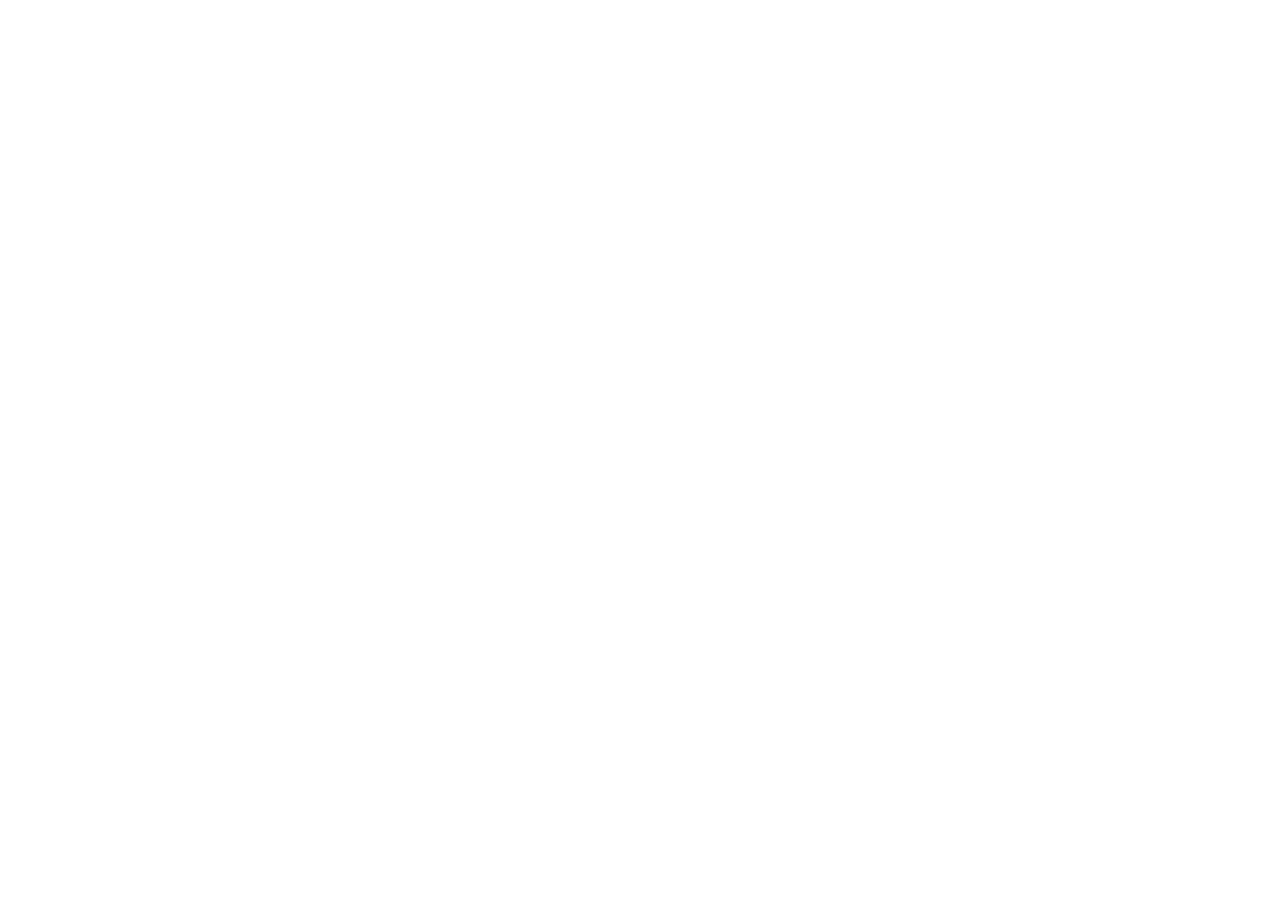
==== index.html @ 5d9cf184 "Initial commit" ====
<!DOCTYPE html>
<html lang="en">
  <head>
    <meta charset="UTF-8" />
    <meta http-equiv="X-UA-Compatible" content="IE=edge" />
    <meta name="viewport" content="width=device-width, initial-scale=1.0" />
    <link
      href="https://fonts.googleapis.com/css2?family=Raleway:wght@700&family=Oleo+Script:wght@700&family=Quicksand:wght@300;500;700&display=swap"
      rel="stylesheet"
    />
    <link rel="stylesheet" href="styles.css" />
    <title>Travel Destinations</title>
  </head>
  <body>
    <header>
        <nav></nav>
    </header>

    <main>
        <section></section>
        <section></section>
    </main>

    <footer></footer>
  </body>
</html>
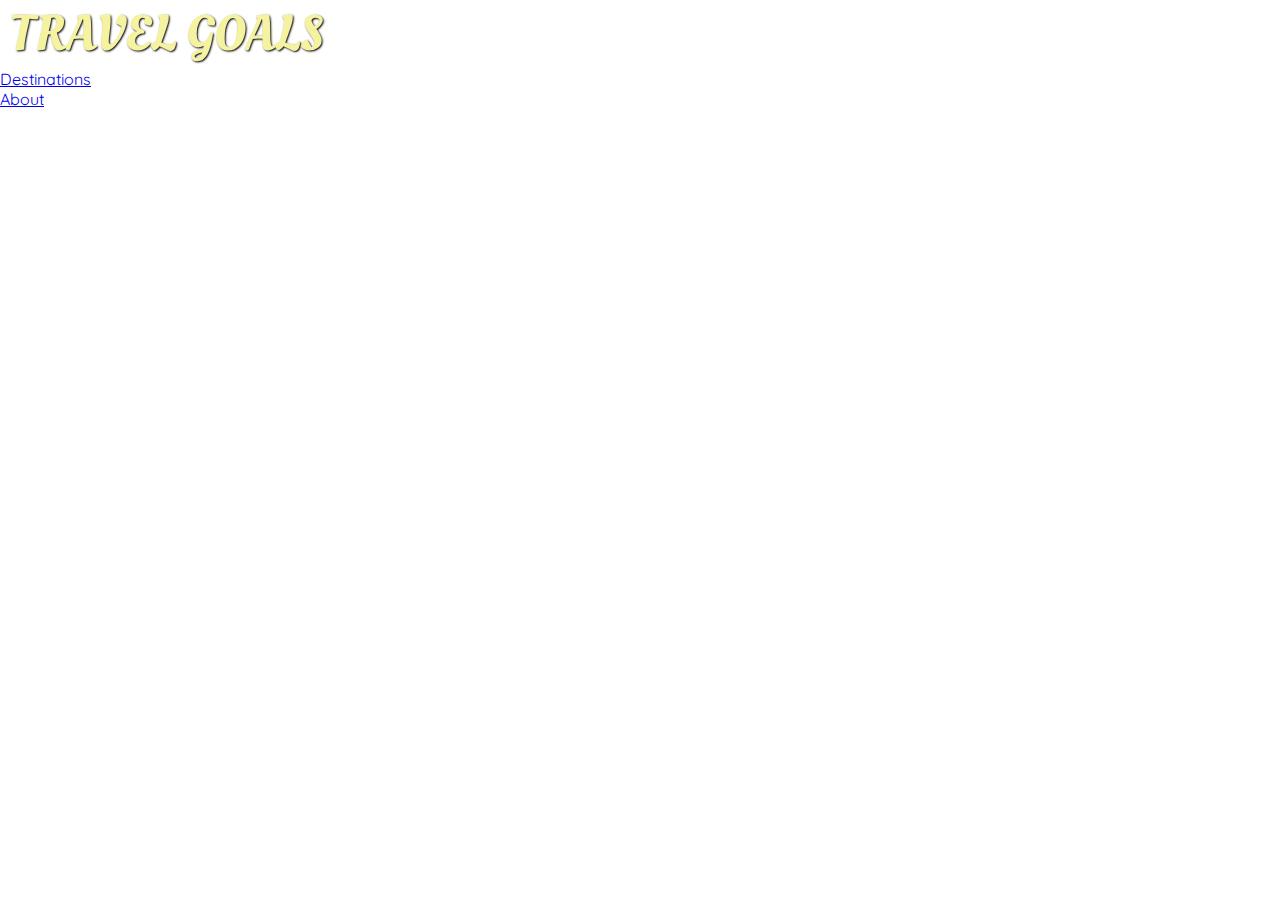
==== commit daa3e6b7: "started working on it" ====
--- a/index.html
+++ b/index.html
@@ -8,12 +8,21 @@
       href="https://fonts.googleapis.com/css2?family=Raleway:wght@700&family=Oleo+Script:wght@700&family=Quicksand:wght@300;500;700&display=swap"
       rel="stylesheet"
     />
+    <link rel="stylesheet" href="shared.css">
     <link rel="stylesheet" href="styles.css" />
     <title>Travel Destinations</title>
   </head>
   <body>
     <header>
-        <nav></nav>
+        <div id="page-logo">
+           <a href="/index.html">Travel Goals</a> 
+        </div>
+        <nav>
+            <ul>
+                <li><a href="/places.html">Destinations</a></li>
+                <li><a href="#">About</a></li>
+            </ul>
+        </nav>
     </header>
 
     <main>
--- a/shared.css
+++ b/shared.css
@@ -0,0 +1,21 @@
+body {
+    font-family: "Quicksand", sans-serif;
+    margin: 0;
+}
+
+ul {
+    list-style: none;
+    margin: 0;
+    padding: 0;
+}
+
+#page-logo a {
+    padding: 10px;
+    font-family: "Oleo Script", sans-serif;
+    color: rgb(245, 243, 160);
+    font-size: 50px;
+    text-decoration: none;
+    text-transform: uppercase;
+    text-shadow: 1px 1px 2px rgb(0, 0, 0);
+}
+
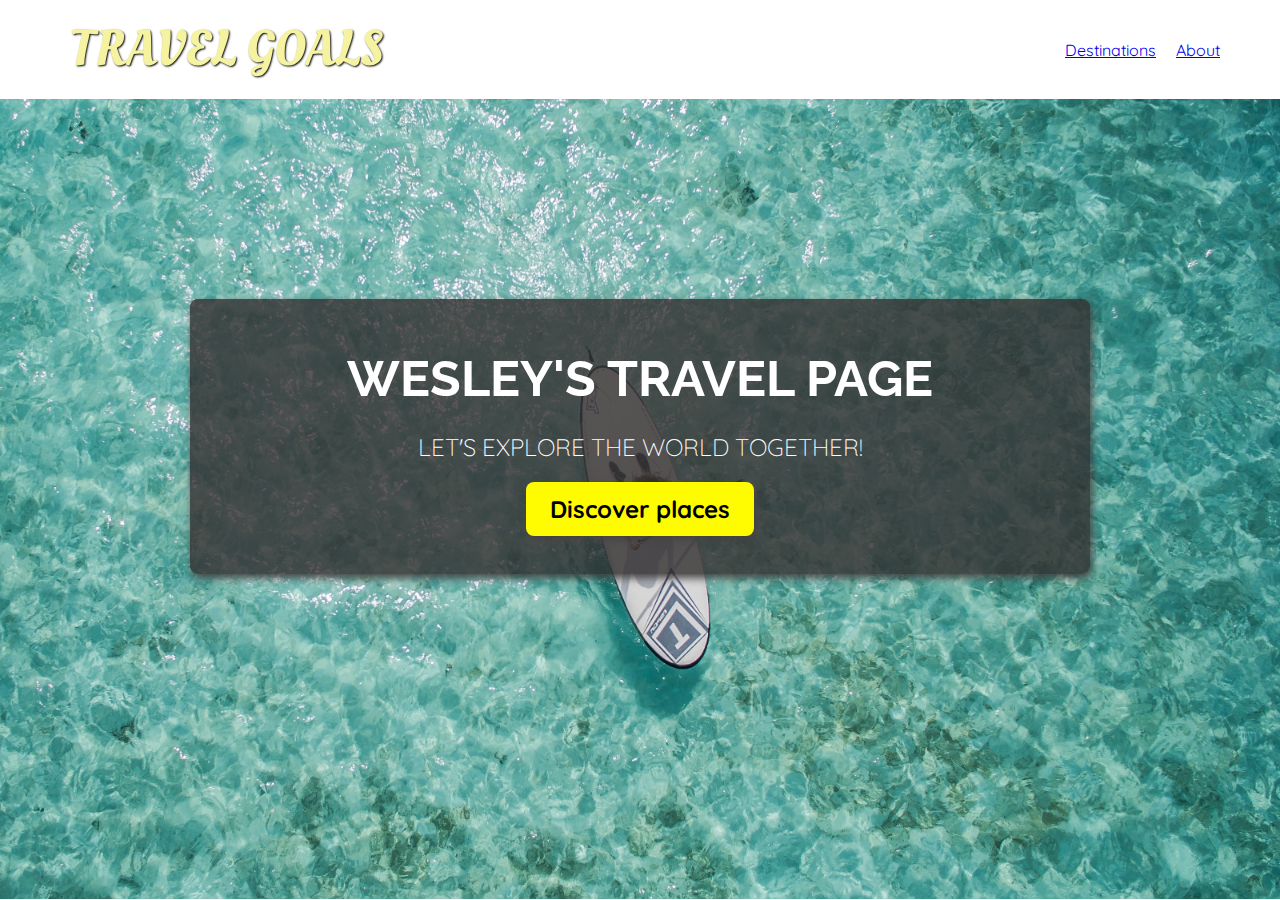
==== commit 22a98658: "added image and styles" ====
--- a/index.html
+++ b/index.html
@@ -8,26 +8,33 @@
       href="https://fonts.googleapis.com/css2?family=Raleway:wght@700&family=Oleo+Script:wght@700&family=Quicksand:wght@300;500;700&display=swap"
       rel="stylesheet"
     />
-    <link rel="stylesheet" href="shared.css">
+    <link rel="stylesheet" href="shared.css" />
     <link rel="stylesheet" href="styles.css" />
     <title>Travel Destinations</title>
   </head>
   <body>
     <header>
-        <div id="page-logo">
-           <a href="/index.html">Travel Goals</a> 
-        </div>
-        <nav>
-            <ul>
-                <li><a href="/places.html">Destinations</a></li>
-                <li><a href="#">About</a></li>
-            </ul>
-        </nav>
+      <div id="page-logo">
+        <a href="/index.html">Travel Goals</a>
+      </div>
+      <nav>
+        <ul>
+          <li><a href="/places.html">Destinations</a></li>
+          <li><a href="#">About</a></li>
+        </ul>
+      </nav>
     </header>
 
     <main>
-        <section></section>
-        <section></section>
+      <section id="hero">
+        <div id="hero-content">
+          <h1>Wesley's Travel Page</h1>
+          <p>Let's explore the world together!</p>
+          <a href="/places.html">Discover places</a>
+        </div>
+      </section>
+
+      <section id="highlights"></section>
     </main>
 
     <footer></footer>
--- a/shared.css
+++ b/shared.css
@@ -7,6 +7,13 @@
     list-style: none;
     margin: 0;
     padding: 0;
+}
+
+header {
+    display: flex;
+    justify-content: space-between;
+    align-items: center;
+    padding: 15px 60px;
 }
 
 #page-logo a {
@@ -19,3 +26,13 @@
     text-shadow: 1px 1px 2px rgb(0, 0, 0);
 }
 
+header ul {
+    display: flex;   
+}
+
+header li {
+    margin-left: 20px;
+}
+
+
+
--- a/styles.css
+++ b/styles.css
@@ -0,0 +1,49 @@
+#hero {
+    height: 800px;
+    background-image: url("/assets/images/places/ocean.jpg");
+    background-position: center;
+    background-size: cover;
+}
+
+#hero-content {
+    width: 900px;
+    background-color: rgba(51, 47, 47, 0.8);
+    box-shadow: 2px 4px 8px rgb(68, 67, 67);
+    border-radius: 8px;
+    text-align: center;
+    padding: 50px 0;
+    margin: 0 auto;
+    position: relative;
+    top: 200px;
+}
+
+#hero-content h1 {
+    color: #fff;
+    text-transform: uppercase;
+    font-size: 50px;
+    font-family: "Raleway", sans-serif;
+    margin: 0;
+}
+
+#hero-content p {
+    color: #fff;
+    text-transform: uppercase;
+    font-size: 24px;
+    font-weight: 300;
+    margin-bottom: 32px;
+}
+
+#hero-content a {
+    text-decoration: none;
+    background-color: rgb(255, 251, 0);
+    padding: 12px 24px;
+    color: #000;
+    font-size: 24px;
+    font-weight: 700;
+    border-radius: 8px;
+    box-shadow: 2px 4px 8px rgb(68, 67, 67);
+}
+
+#hero-content a:hover {
+    background-color: rgb(255, 231, 45);
+}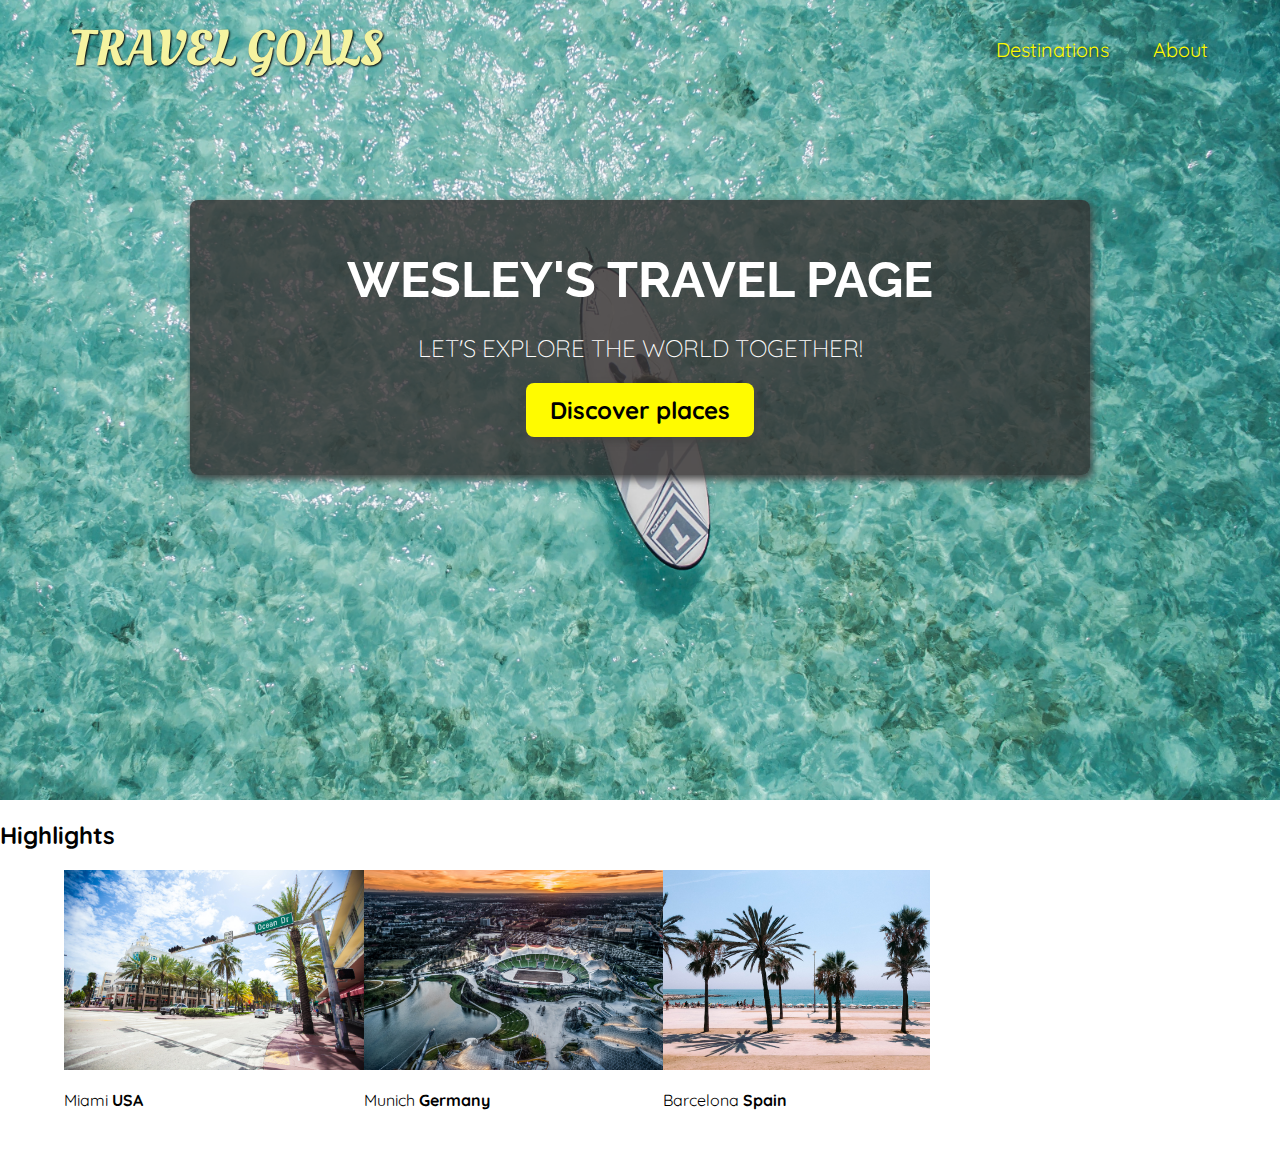
==== commit 217890d6: "added more images and style" ====
--- a/index.html
+++ b/index.html
@@ -34,7 +34,32 @@
         </div>
       </section>
 
-      <section id="highlights"></section>
+      <section id="highlights">
+        <h2>Highlights</h2>
+        <ul id="destinations">
+          <li class="destination">
+            <img
+              src="/assets/images/places/miami.jpg"
+              alt="Miami streets on sunny day"
+            />
+            <p>Miami <strong>USA</strong></p>
+          </li>
+          <li class="destination">
+            <img
+              src="/assets/images/places/munich.jpg"
+              alt="Munich stadium in winter"
+            />
+            <p>Munich <strong>Germany</strong></p>
+          </li>
+          <li class="destination">
+            <img
+              src="/assets/images/places/barcelona.jpg"
+              alt="Palm Beach in Barcelona"
+            />
+            <p>Barcelona <strong>Spain</strong></p>
+          </li>
+        </ul>
+      </section>
     </main>
 
     <footer></footer>
--- a/shared.css
+++ b/shared.css
@@ -14,6 +14,11 @@
     justify-content: space-between;
     align-items: center;
     padding: 15px 60px;
+    position: absolute;
+    width: 100%;
+    top: 0;
+    left: 0;
+    box-sizing: border-box;
 }
 
 #page-logo a {
@@ -34,5 +39,17 @@
     margin-left: 20px;
 }
 
+header a {
+    color: rgb(255, 251, 0);
+    text-decoration: none;
+    font-size: 20px;
+    padding: 12px;
+    text-shadow: 1px 1px 2px rgba(0, 0, 0, 0.4);
+    border-radius: 6px;
+}
 
+header a:hover {
+    color: rgb(77, 77, 77);
+    background-color: rgb(255, 251, 0);
+}
 
--- a/styles.css
+++ b/styles.css
@@ -46,4 +46,15 @@
 
 #hero-content a:hover {
     background-color: rgb(255, 231, 45);
+}
+
+#destinations {
+    display: flex;
+    width: 90%;
+    margin: auto;
+    margin-bottom: 40px;
+}
+
+.destination img {
+    height: 200px;
 }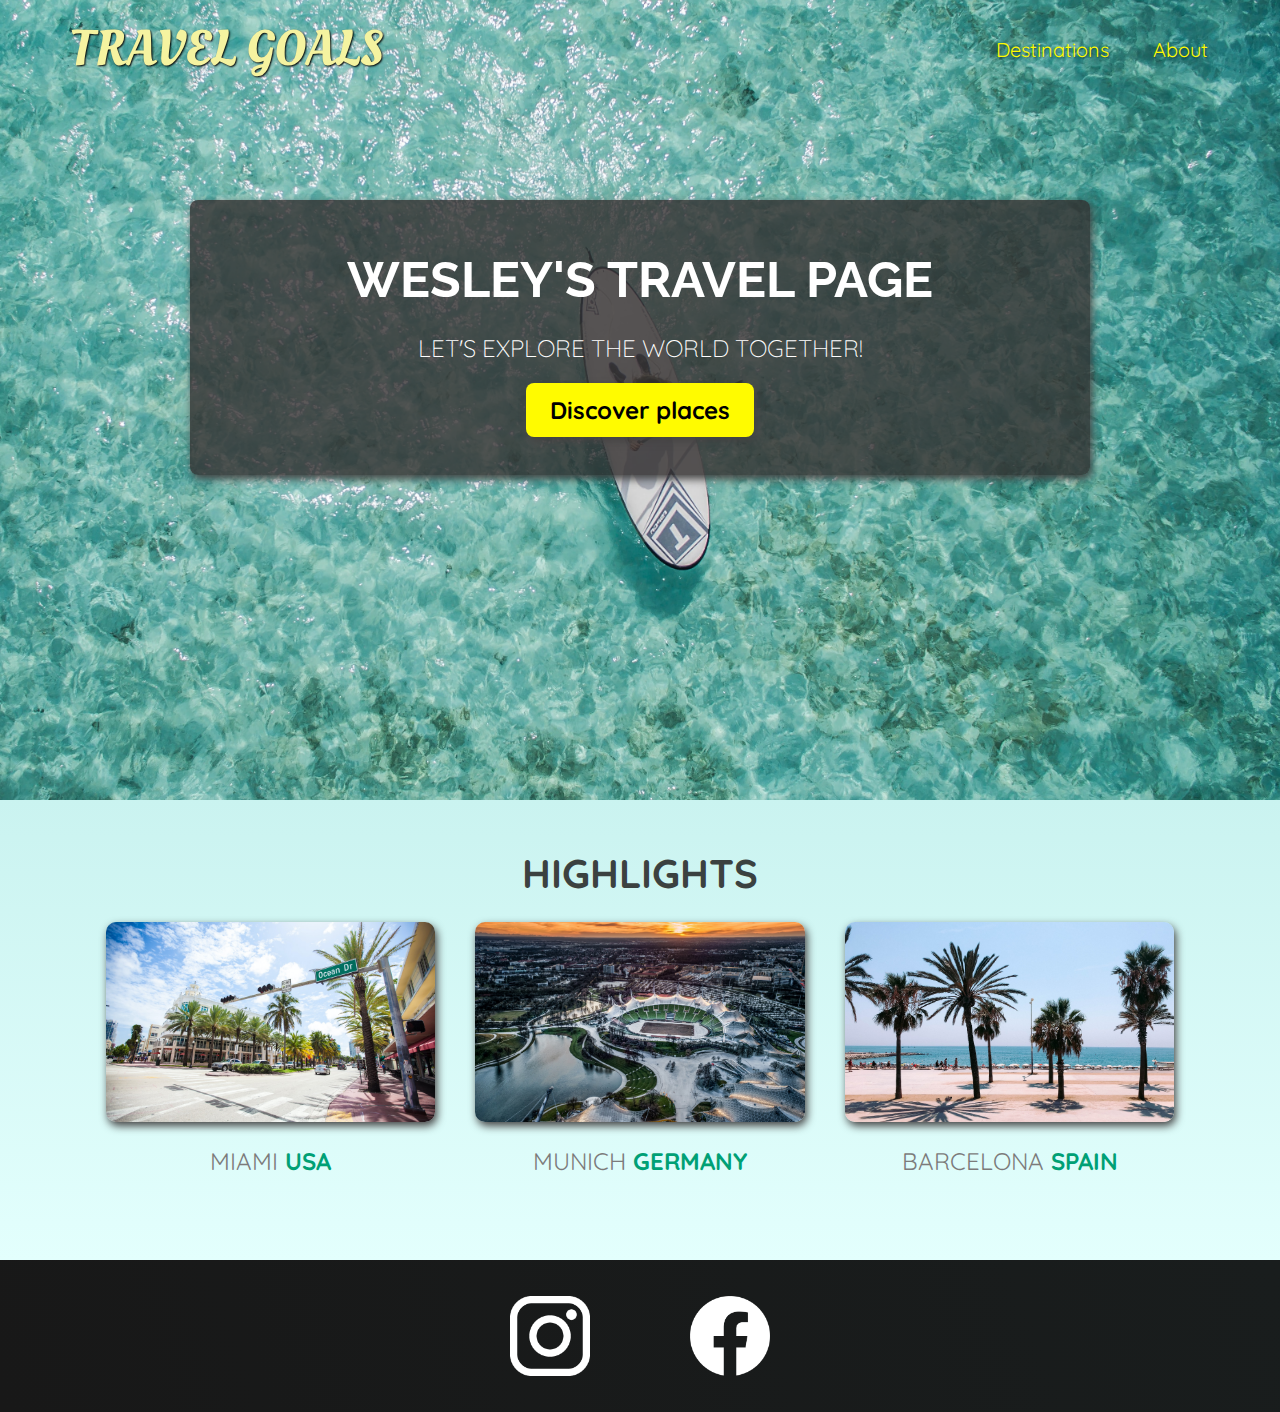
==== commit 7920852b: "finished most of the content" ====
--- a/index.html
+++ b/index.html
@@ -62,6 +62,15 @@
       </section>
     </main>
 
-    <footer></footer>
+    <footer>
+      <ul>
+        <li>
+          <a href="https://www.instagram.com"><img src="/assets/images/icons/insta.png" alt="Instagram logo"></a>
+        </li>
+        <li>
+          <a href="https://www.facebook.com"><img src="/assets/images/icons/facebook.png" alt="Facebook logo"></a>
+        </li>
+      </ul>
+    </footer>
   </body>
 </html>
--- a/shared.css
+++ b/shared.css
@@ -53,3 +53,23 @@
     background-color: rgb(255, 251, 0);
 }
 
+footer {
+    background: linear-gradient(70deg, rgb(24, 24, 24), rgb(25, 29, 29));
+    padding: 36px;
+}
+
+footer ul {
+    display: flex;
+    justify-content: center;
+}
+
+footer li {
+    width: 80px;
+    height: 80px;
+    margin: 0 50px;
+}
+
+footer img {
+    width: 100%;
+    height: 100%;
+}--- a/styles.css
+++ b/styles.css
@@ -48,13 +48,48 @@
     background-color: rgb(255, 231, 45);
 }
 
+#highlights {
+    padding: 24px;
+    background: linear-gradient(0deg, rgb(227, 255, 253), rgb(202, 243, 240));
+}
+
+#highlights h2 {
+    text-transform: uppercase;
+    text-align: center;
+    font-size: 40px;
+    color: rgb(59, 65, 64);
+    margin: 24px 0;
+}
+
 #destinations {
     display: flex;
+    justify-content: center;
     width: 90%;
     margin: auto;
     margin-bottom: 40px;
 }
 
+.destination {
+    width: 100%;
+    margin: 0 20px;
+    text-transform: uppercase;
+}
+
+.destination p {
+    text-align: center;
+    font-size: 24px;
+    color: rgb(124, 123, 123);
+    margin: 20px 0;
+}
+
 .destination img {
     height: 200px;
+    width: 100%;
+    box-shadow: 2px 4px 8px rgb(68, 67, 67);
+    border-radius: 10px;
+    object-fit: cover;
+}
+
+.destination strong {
+    color: rgb(0, 160, 117);
 }